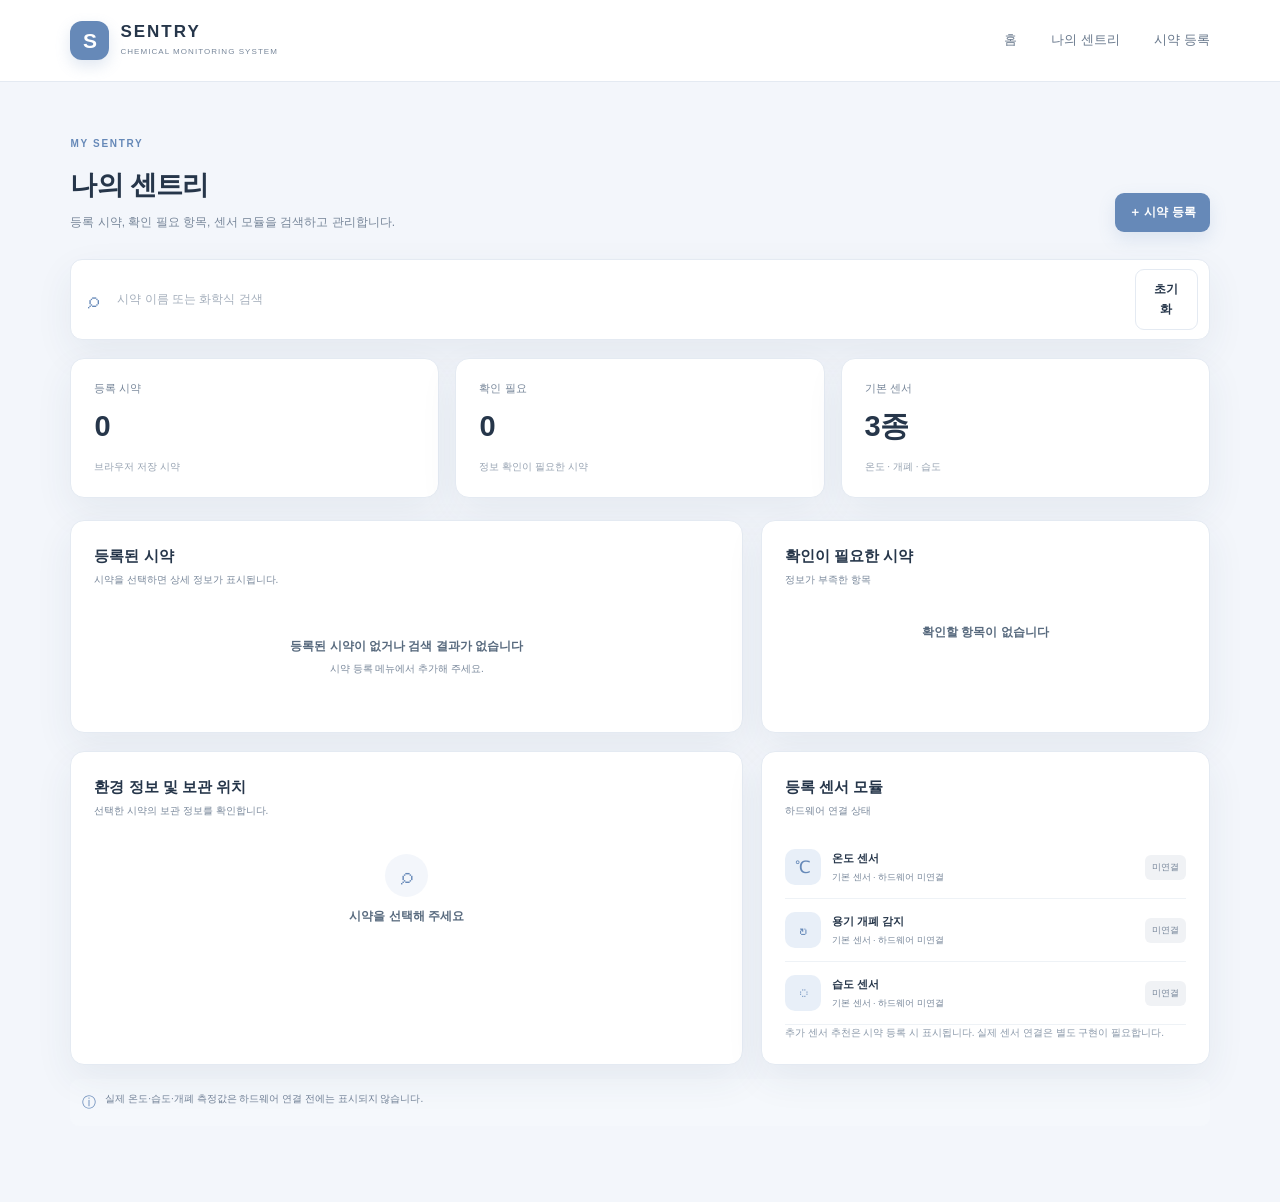
==== my-sentry.html @ b4608ffc "Add files via upload" ====
<!doctype html><html lang="ko"><head><meta charset="utf-8"><meta name="viewport" content="width=device-width, initial-scale=1"><title>나의 센트리 | SENTRY</title><link rel="stylesheet" href="styles.css"></head><body>
<header class="site-header"><a class="brand" href="index.html"><span class="brand-mark">S</span><span><strong>SENTRY</strong><small>CHEMICAL MONITORING SYSTEM</small></span></a><nav class="top-nav" id="topNav"><a href="index.html">홈</a><a href="my-sentry.html">나의 센트리</a><a href="index.html#register">시약 등록</a></nav><button class="mobile-menu" id="mobileMenu">☰</button></header>
<main><section class="section dashboard-section" style="padding-top:54px"><div class="section-heading"><div><p class="eyebrow">MY SENTRY</p><h2>나의 센트리</h2><p class="muted">등록 시약, 확인 필요 항목, 센서 모듈을 검색하고 관리합니다.</p></div><a class="button primary small" href="index.html#register">＋ 시약 등록</a></div>
<div class="search-row"><span>⌕</span><input id="searchReagents" placeholder="시약 이름 또는 화학식 검색"><button id="clearSearch" class="button secondary small">초기화</button></div>
<div class="stats-grid"><article class="stat-card"><span class="stat-label">등록 시약</span><strong id="totalReagents">0</strong><span class="stat-note">브라우저 저장 시약</span></article><article class="stat-card"><span class="stat-label">확인 필요</span><strong id="needsReview">0</strong><span class="stat-note">정보 확인이 필요한 시약</span></article><article class="stat-card"><span class="stat-label">기본 센서</span><strong>3종</strong><span class="stat-note">온도 · 개폐 · 습도</span></article></div>
<div class="dashboard-grid"><article class="panel"><div class="panel-heading"><div><h3>등록된 시약</h3><p class="muted">시약을 선택하면 상세 정보가 표시됩니다.</p></div></div><div id="reagentList"></div></article><article class="panel"><div class="panel-heading"><div><h3>확인이 필요한 시약</h3><p class="muted">정보가 부족한 항목</p></div></div><div id="reviewList"></div></article></div>
<div class="dashboard-grid" style="margin-top:18px"><article class="panel"><div class="panel-heading"><div><h3>환경 정보 및 보관 위치</h3><p class="muted">선택한 시약의 보관 정보를 확인합니다.</p></div></div><div id="environmentDetail" class="empty-state compact"><span>⌕</span><b>시약을 선택해 주세요</b></div></article><article class="panel"><div class="panel-heading"><div><h3>등록 센서 모듈</h3><p class="muted">하드웨어 연결 상태</p></div></div><div class="module-row"><span class="module-symbol">℃</span><div><b>온도 센서</b><small>기본 센서 · 하드웨어 미연결</small></div><span class="module-state">미연결</span></div><div class="module-row"><span class="module-symbol">↻</span><div><b>용기 개폐 감지</b><small>기본 센서 · 하드웨어 미연결</small></div><span class="module-state">미연결</span></div><div class="module-row"><span class="module-symbol">◌</span><div><b>습도 센서</b><small>기본 센서 · 하드웨어 미연결</small></div><span class="module-state">미연결</span></div><p class="form-footnote">추가 센서 추천은 시약 등록 시 표시됩니다. 실제 센서 연결은 별도 구현이 필요합니다.</p></article></div><div class="notice-box"><span>ⓘ</span><p>실제 온도·습도·개폐 측정값은 하드웨어 연결 전에는 표시되지 않습니다.</p></div></section></main><div class="toast" id="toast"></div><script src="my-sentry.js"></script></body></html>
---- styles.css ----
:root{--blue:#6689B8;--blue-dark:#496B99;--blue-soft:#E8EFF8;--bg:#F3F6FB;--text:#26364A;--muted:#78879A;--line:#E4EAF2;--white:#FFF;--warning:#B97732;--shadow:0 14px 38px rgba(41,66,101,.07);font-family:Inter,-apple-system,BlinkMacSystemFont,"Segoe UI","Noto Sans KR",sans-serif;color:var(--text);scroll-behavior:smooth}
*{box-sizing:border-box}body{margin:0;background:var(--bg);font-size:14px;line-height:1.6}a{color:inherit;text-decoration:none}button,input,select,textarea{font:inherit}button,a{-webkit-tap-highlight-color:transparent}.site-header{height:82px;padding:0 max(5.5vw,24px);display:flex;align-items:center;justify-content:space-between;background:rgba(255,255,255,.94);border-bottom:1px solid var(--line);position:sticky;top:0;z-index:20;backdrop-filter:blur(14px)}.brand{display:flex;align-items:center;gap:11px}.brand-mark{width:39px;height:39px;border-radius:12px;background:var(--blue);color:white;display:grid;place-items:center;font-weight:800;font-size:21px;box-shadow:0 6px 15px #6689B833}.brand strong{display:block;font-size:17px;letter-spacing:2px;line-height:1.2}.brand small{display:block;color:var(--muted);font-size:8px;letter-spacing:1.05px;margin-top:4px}.top-nav{display:flex;align-items:center;gap:34px;color:#68788C;font-size:13px}.top-nav a:hover{color:var(--blue-dark)}.mobile-menu{display:none;background:none;border:0;font-size:24px;color:var(--text)}
.hero{max-width:1320px;margin:auto;padding:78px 5.5vw 62px;display:grid;grid-template-columns:1.02fr .98fr;gap:40px;align-items:center;min-height:510px}.eyebrow{font-size:10px;letter-spacing:1.7px;font-weight:800;color:var(--blue);margin:0 0 12px}.hero h1{font-size:clamp(34px,4.2vw,54px);letter-spacing:-1.8px;line-height:1.23;margin:0;font-weight:750}.hero h1 span{color:var(--blue)}.hero-copy>p:not(.eyebrow){color:var(--muted);font-size:15px;line-height:1.9;max-width:475px;margin:22px 0 26px}.hero-actions{display:flex;gap:11px;flex-wrap:wrap}.button{border:0;display:inline-flex;align-items:center;justify-content:center;gap:13px;border-radius:9px;padding:13px 19px;font-weight:650;font-size:13px;cursor:pointer;transition:transform .2s,background .2s}.button:hover{transform:translateY(-2px)}.primary{background:var(--blue);color:white;box-shadow:0 7px 17px #6689B82B}.primary:hover{background:var(--blue-dark)}.secondary{background:white;border:1px solid var(--line);color:var(--text)}.small{padding:10px 14px;font-size:12px}.hero-dots{display:flex;gap:7px;margin-top:37px}.dot{height:5px;width:19px;border-radius:8px;background:#D5DFEB;border:0;padding:0;cursor:pointer;transition:all .3s}.dot.active{width:33px;background:var(--blue)}
.hero-visual{min-height:365px;display:grid;place-items:center;position:relative}.visual-orbit{position:absolute;border:1px solid #D9E4F1;border-radius:50%;transform:rotate(-18deg)}.orbit-one{width:360px;height:280px}.orbit-two{width:440px;height:330px}.main-visual-card{position:relative;width:min(330px,78%);background:white;border:1px solid #E7EDF5;border-radius:20px;padding:24px;box-shadow:0 22px 65px #334D7019;z-index:1}.visual-card-top,.visual-foot{display:flex;justify-content:space-between;align-items:center}.mini-icon{width:31px;height:31px;border-radius:9px;background:var(--blue-soft);display:grid;place-items:center;color:var(--blue);font-size:20px}.status-pill{font-size:8px;font-weight:800;letter-spacing:1px;color:#5F8C81;background:#EAF5F0;border-radius:20px;padding:5px 8px}.flask-wrap{height:140px;display:flex;align-items:center;flex-direction:column;justify-content:center;margin:10px auto 0}.flask-neck{height:38px;width:29px;border:3px solid #A6BCD5;border-bottom:0;border-radius:5px 5px 0 0;position:relative}.flask-body{width:108px;height:84px;border:3px solid #A6BCD5;border-radius:14px 14px 36px 36px;position:relative;overflow:hidden;background:#F8FBFE}.liquid{position:absolute;bottom:0;left:0;right:0;height:48%;background:#9AB6D8;opacity:.8;border-radius:18px 18px 0 0}.bubble{position:absolute;bottom:20px;width:6px;height:6px;border-radius:50%;background:#EAF2FB;z-index:1}.b1{left:35px}.b2{left:59px;bottom:33px;width:4px;height:4px}.b3{left:73px;bottom:13px;width:4px;height:4px}.main-visual-card h3{text-align:center;font-size:14px;margin:10px 0 4px}.main-visual-card>p{text-align:center;color:var(--muted);font-size:10px;margin:0}.visual-meter{height:5px;background:#EEF2F7;border-radius:9px;margin:20px 0 13px;overflow:hidden}.visual-meter span{display:block;width:72%;height:100%;background:var(--blue);border-radius:9px}.visual-foot{font-size:9px;color:#94A1B1}.float-card{position:absolute;z-index:2;background:white;border:1px solid var(--line);border-radius:12px;box-shadow:0 10px 30px #334D7014;padding:12px 14px;display:flex;gap:10px;align-items:center}.float-top{right:0;top:55px}.float-bottom{left:-4px;bottom:42px}.float-icon{width:34px;height:34px;border-radius:10px;background:var(--blue-soft);color:var(--blue);display:grid;place-items:center;font-weight:800;font-size:17px}.float-card b,.float-card small{display:block}.float-card b{font-size:11px}.float-card small{font-size:9px;color:var(--muted);margin-top:2px}.hero-arrow{position:absolute;z-index:4;width:34px;height:34px;border-radius:50%;border:1px solid var(--line);background:white;color:var(--blue-dark);font-size:23px;display:grid;place-items:center;cursor:pointer;box-shadow:0 5px 15px #334D7012}.hero-arrow.prev{left:0}.hero-arrow.next{right:0}
.trust-strip{background:white;border-top:1px solid var(--line);border-bottom:1px solid var(--line);display:flex;justify-content:center;gap:clamp(28px,8vw,120px);padding:23px 5vw}.trust-strip>div{display:flex;align-items:center;gap:12px}.strip-icon{width:38px;height:38px;border-radius:11px;background:var(--blue-soft);display:grid;place-items:center;color:var(--blue);font-size:19px}.trust-strip b,.trust-strip small{display:block}.trust-strip b{font-size:12px}.trust-strip small{font-size:10px;color:var(--muted);margin-top:2px}
.section{max-width:1320px;margin:auto;padding:76px 5.5vw}.section-heading{display:flex;align-items:flex-end;justify-content:space-between;gap:18px;margin-bottom:27px}.section-heading h2{font-size:27px;letter-spacing:-.7px;margin:0 0 6px}.muted{color:var(--muted);font-size:12px;margin:0}.stats-grid{display:grid;grid-template-columns:repeat(3,1fr);gap:16px;margin-bottom:22px}.stat-card,.panel,.sensor-card{background:white;border:1px solid var(--line);border-radius:14px;box-shadow:var(--shadow)}.stat-card{padding:21px 23px}.stat-label{display:block;color:var(--muted);font-size:11px}.stat-card strong{display:block;font-size:29px;letter-spacing:-1px;margin:6px 0 4px}.stat-note{font-size:10px;color:#96A2B1}.dashboard-grid{display:grid;grid-template-columns:1.2fr .8fr;gap:18px}.panel{padding:23px}.panel-heading{display:flex;justify-content:space-between;align-items:flex-start;margin-bottom:17px}.panel-heading h3,.form-section-title h3,.analysis-heading h3{margin:0;font-size:15px}.panel-heading .muted{font-size:10px;margin-top:4px}.panel-icon{width:32px;height:32px;border-radius:9px;background:var(--blue-soft);color:var(--blue);display:grid;place-items:center}.panel-icon.warning{background:#FBF1E6;color:var(--warning)}.empty-state{text-align:center;padding:32px 10px;color:var(--muted)}.empty-state>span{display:grid;place-items:center;width:43px;height:43px;margin:0 auto 10px;background:var(--bg);color:var(--blue);border-radius:50%;font-size:23px}.empty-state b{display:block;font-size:12px;color:#586A7E}.empty-state p{font-size:10px;margin:5px 0 0}.empty-state.compact{padding:18px 8px}.reagent-item{padding:13px 0;border-top:1px solid #EEF2F6;display:flex;justify-content:space-between;gap:10px;align-items:center}.reagent-item:first-child{border-top:0}.reagent-item b{font-size:12px;display:block}.reagent-item small{display:block;color:var(--muted);font-size:10px;margin-top:3px}.reagent-badge{background:var(--blue-soft);color:var(--blue-dark);border-radius:7px;padding:5px 8px;font-size:10px;white-space:nowrap}.review-item{display:flex;gap:10px;border-bottom:1px solid #EEF2F6;padding:12px 0}.review-item:last-child{border-bottom:0}.review-dot{width:7px;height:7px;border-radius:50%;background:#D79B56;margin-top:7px;flex-shrink:0}.review-item b{font-size:11px;display:block}.review-item p{font-size:10px;color:var(--muted);margin:3px 0 0}.notice-box{display:flex;gap:9px;background:#F5F8FC;border-radius:9px;padding:12px;margin-top:14px;color:#718196}.notice-box span{color:var(--blue)}.notice-box p{font-size:10px;margin:0}
.register-section{padding-top:32px}.register-layout{display:grid;grid-template-columns:1fr .82fr;gap:18px;align-items:start}.form-panel{display:flex;flex-direction:column;gap:15px}.form-section-title{display:flex;align-items:center;gap:12px;padding-bottom:13px;border-bottom:1px solid var(--line);margin-bottom:2px}.form-section-title>span{background:var(--blue-soft);color:var(--blue-dark);font-size:11px;font-weight:800;border-radius:8px;padding:8px 10px}.form-section-title p{font-size:10px;color:var(--muted);margin:3px 0 0}label{font-size:11px;font-weight:650;color:#56677C;display:flex;flex-direction:column;gap:7px}.required{color:#C16C55}input,select,textarea{width:100%;border:1px solid #DFE6EF;background:#FBFCFE;border-radius:8px;padding:11px 12px;color:var(--text);outline:none;font-size:12px;transition:border .2s,box-shadow .2s}input:focus,select:focus,textarea:focus{border-color:#91A9CA;box-shadow:0 0 0 3px #6689B81A}input::placeholder,textarea::placeholder{color:#A5AFBC;font-weight:400}.form-row{display:grid;grid-template-columns:.75fr 1.25fr;gap:12px}textarea{resize:vertical}.submit-button{width:100%;margin-top:2px}.form-footnote{font-size:10px;color:#8A98A9;margin:0}.analysis-panel{position:sticky;top:102px;min-height:370px}.analysis-heading{display:flex;gap:12px;align-items:center;border-bottom:1px solid var(--line);padding-bottom:16px}.analysis-symbol{width:38px;height:38px;border-radius:11px;background:var(--blue-soft);display:grid;place-items:center;color:var(--blue);font-size:20px}.analysis-heading .eyebrow{font-size:8px;margin-bottom:2px}.analysis-placeholder{text-align:center;padding:37px 15px;color:var(--muted)}.placeholder-symbol{font-size:33px;color:#9EB4D0;margin-bottom:8px}.analysis-placeholder b{display:block;color:#52657B;font-size:12px}.analysis-placeholder p{font-size:10px;max-width:250px;margin:7px auto 0}.analysis-result{padding-top:18px}.analysis-result h4{font-size:12px;margin:0 0 8px}.analysis-result p,.analysis-result li{font-size:11px;color:#6E7E91}.analysis-result ul{padding-left:18px;margin:7px 0}.result-warning{background:#FBF5EC;border-radius:9px;padding:11px 12px;font-size:10px;color:#986A37;margin-top:12px}.recommendation-chip{display:inline-flex;margin:4px 4px 0 0;background:var(--blue-soft);color:var(--blue-dark);padding:5px 8px;border-radius:6px;font-size:10px}
.sensor-section{padding-top:34px}.sensor-grid{display:grid;grid-template-columns:repeat(3,1fr);gap:15px}.sensor-card{padding:21px;box-shadow:none}.sensor-card-top{display:flex;justify-content:space-between;align-items:center;margin-bottom:18px}.sensor-symbol{width:41px;height:41px;background:var(--blue-soft);color:var(--blue);border-radius:12px;display:grid;place-items:center;font-size:21px;font-weight:700}.tag{font-size:9px;border-radius:6px;padding:5px 7px}.fixed-tag{background:#EAF3EF;color:#578575}.optional-tag{background:#F0F2F7;color:#78879A}.sensor-card h3{font-size:14px;margin:0 0 8px}.sensor-card p{font-size:11px;color:var(--muted);min-height:55px;margin:0;line-height:1.8}.sensor-line{height:3px;background:#EEF2F7;border-radius:4px;margin-top:19px}.sensor-line span{display:block;width:44%;height:100%;background:#9DB4D1;border-radius:4px}.optional .sensor-line span{width:28%;background:#C0CAD8}.food-extension{display:flex;align-items:center;gap:17px;padding:22px 24px;margin-top:18px;background:#EAF0F7;border:1px solid #DFE7F1;border-radius:14px}.food-icon{width:46px;height:46px;flex-shrink:0;background:white;color:var(--blue);border-radius:13px;display:grid;place-items:center;font-size:22px}.food-extension .eyebrow{font-size:8px;margin-bottom:4px}.food-extension h3{font-size:14px;margin:0 0 5px}.food-extension p:not(.eyebrow){font-size:11px;color:#718196;margin:0}.extension-tag{margin-left:auto;white-space:nowrap;background:white;color:var(--blue-dark);font-size:9px;padding:7px 9px;border-radius:7px}
.site-footer{border-top:1px solid var(--line);background:white;padding:28px 5.5vw;display:flex;align-items:center;gap:22px;flex-wrap:wrap}.footer-brand .brand-mark{width:32px;height:32px;font-size:17px}.footer-brand strong{font-size:14px}.footer-brand small{font-size:7px}.site-footer>p{font-size:10px;color:var(--muted);margin:0}.footer-disclaimer{margin-left:auto!important;max-width:390px}.toast{position:fixed;bottom:22px;left:50%;transform:translate(-50%,20px);opacity:0;pointer-events:none;background:#26364A;color:white;padding:12px 17px;border-radius:10px;font-size:12px;box-shadow:var(--shadow);transition:.25s;z-index:50;max-width:calc(100vw - 30px)}.toast.show{opacity:1;transform:translate(-50%,0)}
@media(max-width:900px){.hero{padding-top:55px;gap:18px}.hero-visual{transform:scale(.94)}.dashboard-grid,.register-layout{grid-template-columns:1fr}.analysis-panel{position:static}.sensor-grid{grid-template-columns:repeat(2,1fr)}.top-nav{gap:19px}.float-top{right:-4px}.float-bottom{left:0}}
@media(max-width:620px){.site-header{height:68px;padding:0 19px}.brand-mark{width:35px;height:35px}.brand strong{font-size:15px}.brand small{font-size:7px}.mobile-menu{display:block}.top-nav{display:none;position:absolute;top:67px;left:0;right:0;background:white;border-bottom:1px solid var(--line);padding:17px 22px;flex-direction:column;align-items:flex-start;gap:15px}.top-nav.open{display:flex}.hero{grid-template-columns:1fr;padding:46px 22px 39px;gap:10px}.hero h1{font-size:36px}.hero-copy>p:not(.eyebrow){font-size:13px;margin:16px 0 21px}.hero-visual{min-height:325px;transform:none;margin:0 -7px}.orbit-one{width:300px;height:240px}.orbit-two{width:350px;height:280px}.main-visual-card{width:270px;padding:19px}.float-top{right:0;top:34px}.float-bottom{left:0;bottom:22px}.float-card{padding:9px}.float-icon{width:29px;height:29px}.hero-arrow.prev{left:2px}.hero-arrow.next{right:2px}.trust-strip{padding:17px 20px;gap:14px;justify-content:space-between}.trust-strip>div{gap:7px;flex:1}.strip-icon{width:30px;height:30px;font-size:15px;flex-shrink:0}.trust-strip b{font-size:10px}.trust-strip small{font-size:8px}.section{padding:52px 20px}.section-heading{align-items:flex-start}.section-heading h2{font-size:23px}.section-heading .button{white-space:nowrap}.stats-grid{gap:8px}.stat-card{padding:15px 12px}.stat-card strong{font-size:25px}.stat-label{font-size:10px}.stat-note{font-size:9px}.panel{padding:18px}.form-row{grid-template-columns:1fr}.sensor-grid{grid-template-columns:1fr}.sensor-card p{min-height:0}.food-extension{align-items:flex-start;padding:17px;gap:12px}.extension-tag{display:none}.site-footer{padding:25px 20px;gap:13px}.footer-disclaimer{margin-left:0!important}.dashboard-section{padding-bottom:42px}.register-section,.sensor-section{padding-top:18px}}
@media(prefers-reduced-motion:reduce){*,*::before,*::after{scroll-behavior:auto!important;transition:none!important;animation:none!important}}
/* Refinements: smooth transitions and integrated product visual */
.hero-copy{animation:heroFadeIn 1.2s ease both}
.hero-product-image{position:absolute;inset:-20px -35px -18px -5px;display:flex;align-items:center;justify-content:center;overflow:hidden;border-radius:24px;mask-image:linear-gradient(to right,transparent 0%,black 13%,black 94%,transparent 100%);-webkit-mask-image:linear-gradient(to right,transparent 0%,black 13%,black 94%,transparent 100%)}
.hero-product-image img{width:100%;height:100%;object-fit:cover;object-position:66% center;filter:saturate(.84);mix-blend-mode:multiply}
.hero-visual:after{content:"";position:absolute;inset:0;background:linear-gradient(90deg,var(--bg) 0%,rgba(243,246,251,.12) 28%,transparent 65%);pointer-events:none;z-index:1}
.hero-visual .float-card,.hero-visual .hero-arrow{z-index:4}.visual-orbit{z-index:0}
@keyframes heroFadeIn{from{opacity:0;transform:translateY(8px)}to{opacity:1;transform:translateY(0)}}
.hero-copy.slide-transition{animation:none;opacity:0;transform:translateY(7px)}.hero-copy.slide-transition.show{animation:heroFadeIn 1.2s ease both}
.search-row{display:flex;align-items:center;gap:10px;background:#fff;border:1px solid var(--line);border-radius:12px;padding:9px 11px;margin-bottom:18px;color:var(--blue);box-shadow:var(--shadow)}.search-row input{border:0;background:transparent;box-shadow:none!important;padding:8px}.search-row>span{font-size:22px;padding-left:6px}.reagent-select{font:inherit;color:var(--text);padding:13px 0}.reagent-select:hover{background:#F8FAFD!important}.module-row{display:flex;align-items:center;gap:11px;padding:13px 0;border-bottom:1px solid #EEF2F6}.module-row:last-child{border-bottom:0}.module-symbol{width:36px;height:36px;border-radius:10px;background:var(--blue-soft);color:var(--blue);display:grid;place-items:center;font-size:17px;flex-shrink:0}.module-row b,.module-row small{display:block}.module-row b{font-size:11px}.module-row small{font-size:9px;color:var(--muted);margin-top:3px}.module-state{margin-left:auto;font-size:9px;background:#F0F2F5;color:#77869A;border-radius:6px;padding:5px 7px;white-space:nowrap}.detail-grid-inner{display:grid;grid-template-columns:1fr 1fr;gap:14px}.detail-grid-inner>div{padding:12px;background:#F7F9FC;border-radius:9px;min-width:0}.detail-grid-inner small,.detail-grid-inner b{display:block}.detail-grid-inner small{font-size:9px;color:var(--muted);margin-bottom:5px}.detail-grid-inner b{font-size:11px;overflow-wrap:anywhere}.detail-info h3{font-size:15px;margin:0 0 16px}.detail-info .notice-box{margin-top:13px}
@media(max-width:620px){.hero-product-image{inset:0 -14px 0 -14px}.hero-product-image img{object-position:64% center}.hero-visual:after{background:linear-gradient(180deg,var(--bg) 0%,rgba(243,246,251,.08) 25%,transparent 60%)}}
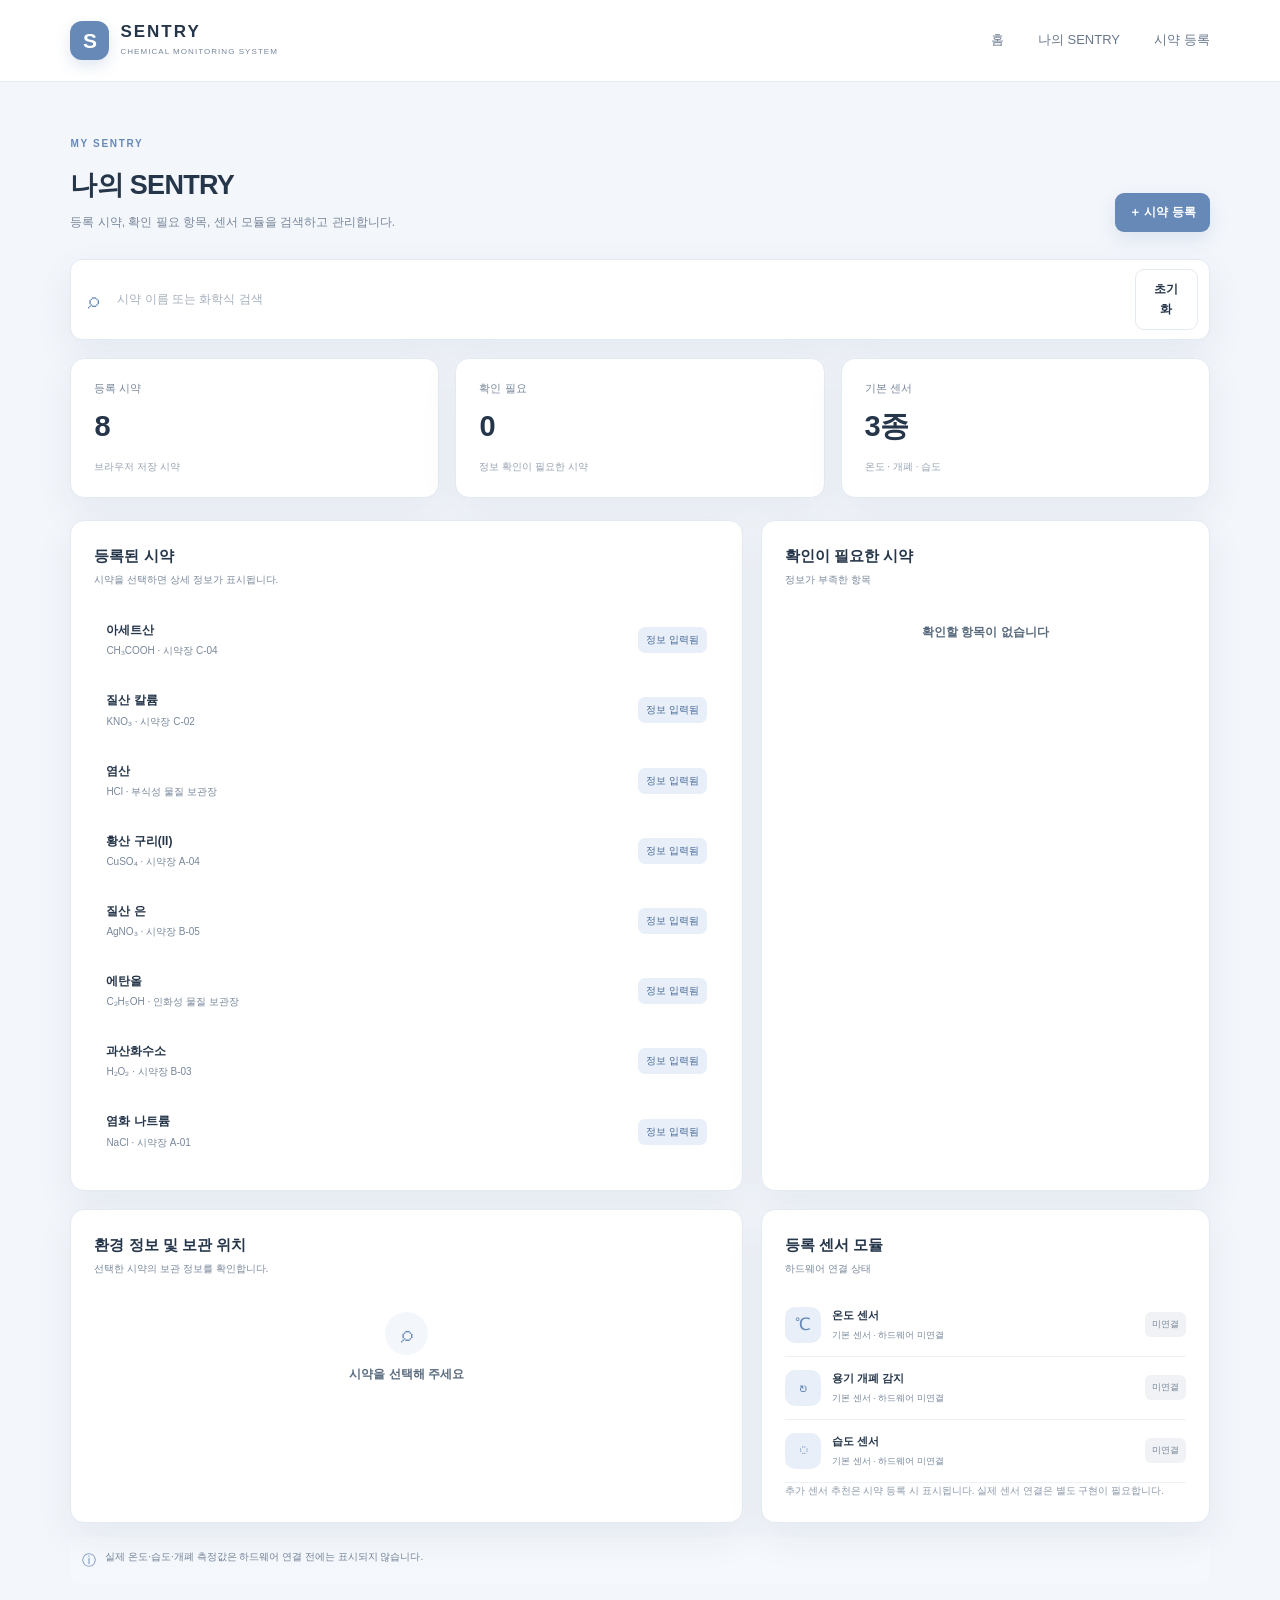
==== commit c3e76e95: "Add files via upload" ====
--- a/my-sentry.html
+++ b/my-sentry.html
@@ -1,6 +1,6 @@
-<!doctype html><html lang="ko"><head><meta charset="utf-8"><meta name="viewport" content="width=device-width, initial-scale=1"><title>나의 센트리 | SENTRY</title><link rel="stylesheet" href="styles.css"></head><body>
-<header class="site-header"><a class="brand" href="index.html"><span class="brand-mark">S</span><span><strong>SENTRY</strong><small>CHEMICAL MONITORING SYSTEM</small></span></a><nav class="top-nav" id="topNav"><a href="index.html">홈</a><a href="my-sentry.html">나의 센트리</a><a href="index.html#register">시약 등록</a></nav><button class="mobile-menu" id="mobileMenu">☰</button></header>
-<main><section class="section dashboard-section" style="padding-top:54px"><div class="section-heading"><div><p class="eyebrow">MY SENTRY</p><h2>나의 센트리</h2><p class="muted">등록 시약, 확인 필요 항목, 센서 모듈을 검색하고 관리합니다.</p></div><a class="button primary small" href="index.html#register">＋ 시약 등록</a></div>
+<!doctype html><html lang="ko"><head><meta charset="utf-8"><meta name="viewport" content="width=device-width, initial-scale=1"><title>나의 SENTRY | SENTRY</title><link rel="stylesheet" href="styles.css"></head><body>
+<header class="site-header"><a class="brand" href="index.html"><span class="brand-mark">S</span><span><strong>SENTRY</strong><small>CHEMICAL MONITORING SYSTEM</small></span></a><nav class="top-nav" id="topNav"><a href="index.html">홈</a><a href="my-sentry.html">나의 SENTRY</a><a href="index.html#register">시약 등록</a></nav><button class="mobile-menu" id="mobileMenu">☰</button></header>
+<main><section class="section dashboard-section" style="padding-top:54px"><div class="section-heading"><div><p class="eyebrow">MY SENTRY</p><h2>나의 SENTRY</h2><p class="muted">등록 시약, 확인 필요 항목, 센서 모듈을 검색하고 관리합니다.</p></div><a class="button primary small" href="index.html#register">＋ 시약 등록</a></div>
 <div class="search-row"><span>⌕</span><input id="searchReagents" placeholder="시약 이름 또는 화학식 검색"><button id="clearSearch" class="button secondary small">초기화</button></div>
 <div class="stats-grid"><article class="stat-card"><span class="stat-label">등록 시약</span><strong id="totalReagents">0</strong><span class="stat-note">브라우저 저장 시약</span></article><article class="stat-card"><span class="stat-label">확인 필요</span><strong id="needsReview">0</strong><span class="stat-note">정보 확인이 필요한 시약</span></article><article class="stat-card"><span class="stat-label">기본 센서</span><strong>3종</strong><span class="stat-note">온도 · 개폐 · 습도</span></article></div>
 <div class="dashboard-grid"><article class="panel"><div class="panel-heading"><div><h3>등록된 시약</h3><p class="muted">시약을 선택하면 상세 정보가 표시됩니다.</p></div></div><div id="reagentList"></div></article><article class="panel"><div class="panel-heading"><div><h3>확인이 필요한 시약</h3><p class="muted">정보가 부족한 항목</p></div></div><div id="reviewList"></div></article></div>
--- a/styles.css
+++ b/styles.css
@@ -20,3 +20,16 @@
 .hero-copy.slide-transition{animation:none;opacity:0;transform:translateY(7px)}.hero-copy.slide-transition.show{animation:heroFadeIn 1.2s ease both}
 .search-row{display:flex;align-items:center;gap:10px;background:#fff;border:1px solid var(--line);border-radius:12px;padding:9px 11px;margin-bottom:18px;color:var(--blue);box-shadow:var(--shadow)}.search-row input{border:0;background:transparent;box-shadow:none!important;padding:8px}.search-row>span{font-size:22px;padding-left:6px}.reagent-select{font:inherit;color:var(--text);padding:13px 0}.reagent-select:hover{background:#F8FAFD!important}.module-row{display:flex;align-items:center;gap:11px;padding:13px 0;border-bottom:1px solid #EEF2F6}.module-row:last-child{border-bottom:0}.module-symbol{width:36px;height:36px;border-radius:10px;background:var(--blue-soft);color:var(--blue);display:grid;place-items:center;font-size:17px;flex-shrink:0}.module-row b,.module-row small{display:block}.module-row b{font-size:11px}.module-row small{font-size:9px;color:var(--muted);margin-top:3px}.module-state{margin-left:auto;font-size:9px;background:#F0F2F5;color:#77869A;border-radius:6px;padding:5px 7px;white-space:nowrap}.detail-grid-inner{display:grid;grid-template-columns:1fr 1fr;gap:14px}.detail-grid-inner>div{padding:12px;background:#F7F9FC;border-radius:9px;min-width:0}.detail-grid-inner small,.detail-grid-inner b{display:block}.detail-grid-inner small{font-size:9px;color:var(--muted);margin-bottom:5px}.detail-grid-inner b{font-size:11px;overflow-wrap:anywhere}.detail-info h3{font-size:15px;margin:0 0 16px}.detail-info .notice-box{margin-top:13px}
 @media(max-width:620px){.hero-product-image{inset:0 -14px 0 -14px}.hero-product-image img{object-position:64% center}.hero-visual:after{background:linear-gradient(180deg,var(--bg) 0%,rgba(243,246,251,.08) 25%,transparent 60%)}}
+
+/* SENTRY navigation and focused home layout */
+.hero-product-image img{display:block;object-fit:contain;object-position:center;width:100%;height:100%;mix-blend-mode:multiply}
+.hero-visual{isolation:isolate}
+.reagent-select{font:inherit;padding:16px 12px;border-bottom:1px solid var(--line);border-radius:0}
+.reagent-select:hover{background:#F3F6FB!important}
+.detail-info{padding:18px 4px}
+.detail-grid-inner{display:grid;grid-template-columns:repeat(2,minmax(0,1fr));gap:14px;margin:16px 0}
+.detail-grid-inner>div{padding:13px;background:#F5F7FB;border-radius:10px}
+.detail-grid-inner small,.detail-grid-inner b{display:block}
+.detail-grid-inner small{font-size:11px;color:var(--muted);margin-bottom:5px}
+.detail-grid-inner b{font-size:13px;overflow-wrap:anywhere}
+@media(max-width:640px){.detail-grid-inner{grid-template-columns:1fr}}
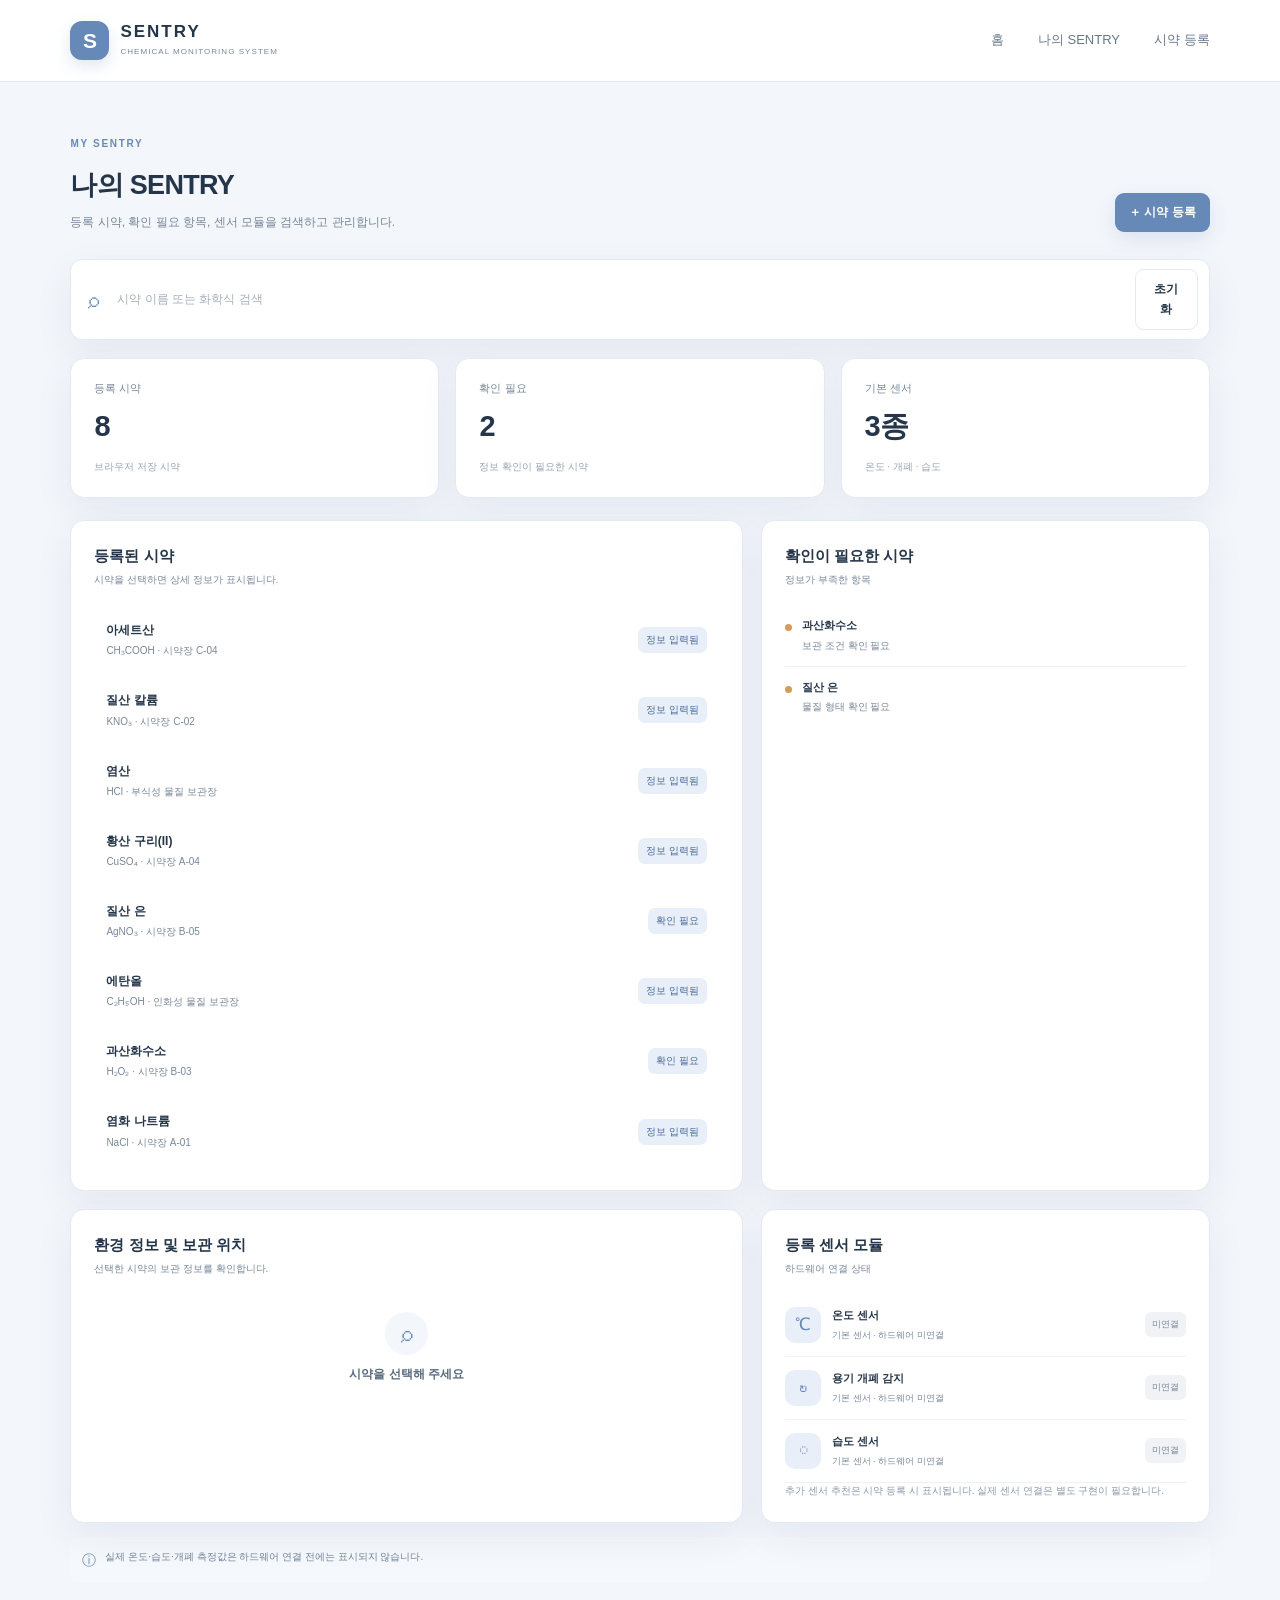
==== commit 65ac623e: "Add files via upload" ====
--- a/my-sentry.html
+++ b/my-sentry.html
@@ -1,6 +1,6 @@
 <!doctype html><html lang="ko"><head><meta charset="utf-8"><meta name="viewport" content="width=device-width, initial-scale=1"><title>나의 SENTRY | SENTRY</title><link rel="stylesheet" href="styles.css"></head><body>
-<header class="site-header"><a class="brand" href="index.html"><span class="brand-mark">S</span><span><strong>SENTRY</strong><small>CHEMICAL MONITORING SYSTEM</small></span></a><nav class="top-nav" id="topNav"><a href="index.html">홈</a><a href="my-sentry.html">나의 SENTRY</a><a href="index.html#register">시약 등록</a></nav><button class="mobile-menu" id="mobileMenu">☰</button></header>
-<main><section class="section dashboard-section" style="padding-top:54px"><div class="section-heading"><div><p class="eyebrow">MY SENTRY</p><h2>나의 SENTRY</h2><p class="muted">등록 시약, 확인 필요 항목, 센서 모듈을 검색하고 관리합니다.</p></div><a class="button primary small" href="index.html#register">＋ 시약 등록</a></div>
+<header class="site-header"><a class="brand" href="index.html"><span class="brand-mark">S</span><span><strong>SENTRY</strong><small>CHEMICAL MONITORING SYSTEM</small></span></a><nav class="top-nav" id="topNav"><a href="index.html">홈</a><a href="my-sentry.html">나의 SENTRY</a><a href="register.html">시약 등록</a></nav><button class="mobile-menu" id="mobileMenu">☰</button></header>
+<main><section class="section dashboard-section" style="padding-top:54px"><div class="section-heading"><div><p class="eyebrow">MY SENTRY</p><h2>나의 SENTRY</h2><p class="muted">등록 시약, 확인 필요 항목, 센서 모듈을 검색하고 관리합니다.</p></div><a class="button primary small" href="register.html">＋ 시약 등록</a></div>
 <div class="search-row"><span>⌕</span><input id="searchReagents" placeholder="시약 이름 또는 화학식 검색"><button id="clearSearch" class="button secondary small">초기화</button></div>
 <div class="stats-grid"><article class="stat-card"><span class="stat-label">등록 시약</span><strong id="totalReagents">0</strong><span class="stat-note">브라우저 저장 시약</span></article><article class="stat-card"><span class="stat-label">확인 필요</span><strong id="needsReview">0</strong><span class="stat-note">정보 확인이 필요한 시약</span></article><article class="stat-card"><span class="stat-label">기본 센서</span><strong>3종</strong><span class="stat-note">온도 · 개폐 · 습도</span></article></div>
 <div class="dashboard-grid"><article class="panel"><div class="panel-heading"><div><h3>등록된 시약</h3><p class="muted">시약을 선택하면 상세 정보가 표시됩니다.</p></div></div><div id="reagentList"></div></article><article class="panel"><div class="panel-heading"><div><h3>확인이 필요한 시약</h3><p class="muted">정보가 부족한 항목</p></div></div><div id="reviewList"></div></article></div>
--- a/styles.css
+++ b/styles.css
@@ -33,3 +33,6 @@
 .detail-grid-inner small{font-size:11px;color:var(--muted);margin-bottom:5px}
 .detail-grid-inner b{font-size:13px;overflow-wrap:anywhere}
 @media(max-width:640px){.detail-grid-inner{grid-template-columns:1fr}}
+
+/* SENTRY dashboard simulated sensor details */
+.simulated-label{font-size:11px;color:#6689B8;background:#E8EFF8;padding:7px 10px;border-radius:8px;margin:8px 0 14px}.detail-subtitle{margin:18px 0 8px;font-size:13px}.optional-detail-list{display:grid;gap:8px}.optional-detail{display:grid;grid-template-columns:1fr auto;gap:2px 10px;padding:11px;border:1px solid var(--line);border-radius:10px;background:#fbfcfe}.optional-detail span{font-size:11px;color:var(--blue-dark)}.optional-detail small{grid-column:1/-1;color:var(--muted)}
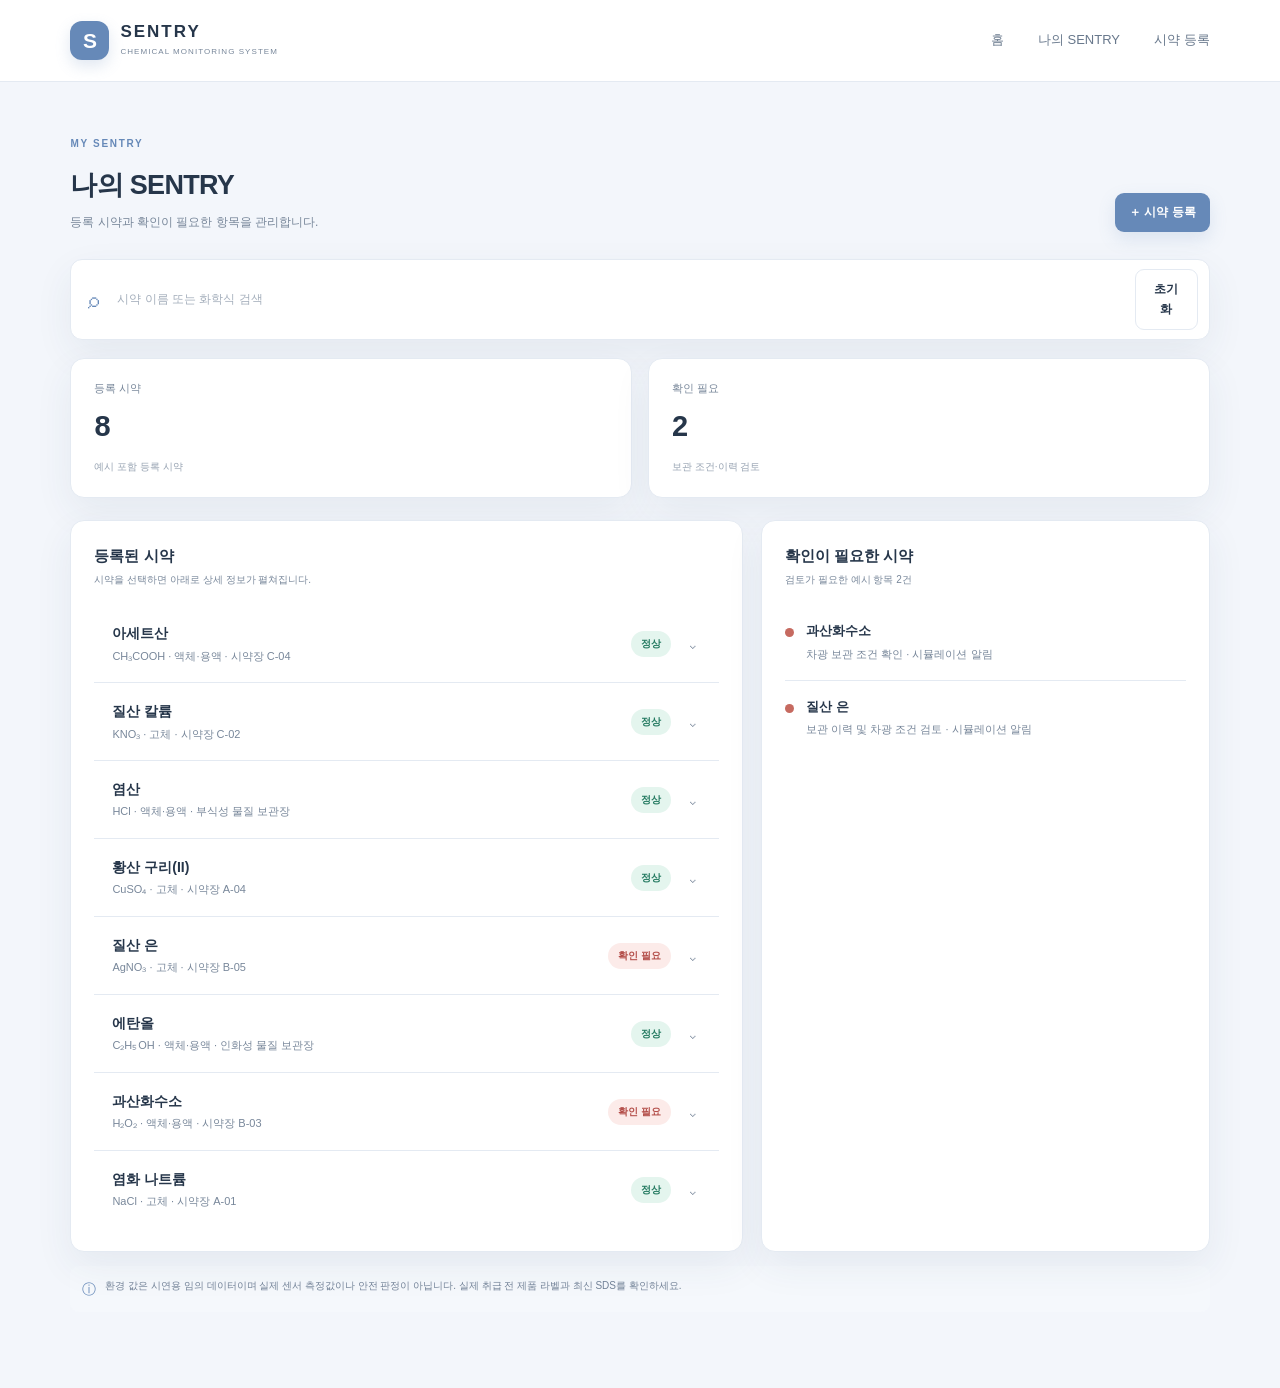
==== commit 87728499: "Add files via upload" ====
--- a/my-sentry.html
+++ b/my-sentry.html
@@ -1,7 +1,7 @@
 <!doctype html><html lang="ko"><head><meta charset="utf-8"><meta name="viewport" content="width=device-width, initial-scale=1"><title>나의 SENTRY | SENTRY</title><link rel="stylesheet" href="styles.css"></head><body>
-<header class="site-header"><a class="brand" href="index.html"><span class="brand-mark">S</span><span><strong>SENTRY</strong><small>CHEMICAL MONITORING SYSTEM</small></span></a><nav class="top-nav" id="topNav"><a href="index.html">홈</a><a href="my-sentry.html">나의 SENTRY</a><a href="register.html">시약 등록</a></nav><button class="mobile-menu" id="mobileMenu">☰</button></header>
-<main><section class="section dashboard-section" style="padding-top:54px"><div class="section-heading"><div><p class="eyebrow">MY SENTRY</p><h2>나의 SENTRY</h2><p class="muted">등록 시약, 확인 필요 항목, 센서 모듈을 검색하고 관리합니다.</p></div><a class="button primary small" href="register.html">＋ 시약 등록</a></div>
+<header class="site-header"><a class="brand" href="index.html"><span class="brand-mark">S</span><span><strong>SENTRY</strong><small>CHEMICAL MONITORING SYSTEM</small></span></a><nav class="top-nav" id="topNav"><a href="index.html">홈</a><a href="my-sentry.html">나의 SENTRY</a><a href="register.html">시약 등록</a></nav><button class="mobile-menu" id="mobileMenu" aria-label="메뉴 열기">☰</button></header>
+<main><section class="section dashboard-section" style="padding-top:54px"><div class="section-heading"><div><p class="eyebrow">MY SENTRY</p><h2>나의 SENTRY</h2><p class="muted">등록 시약과 확인이 필요한 항목을 관리합니다.</p></div><a class="button primary small" href="register.html">＋ 시약 등록</a></div>
 <div class="search-row"><span>⌕</span><input id="searchReagents" placeholder="시약 이름 또는 화학식 검색"><button id="clearSearch" class="button secondary small">초기화</button></div>
-<div class="stats-grid"><article class="stat-card"><span class="stat-label">등록 시약</span><strong id="totalReagents">0</strong><span class="stat-note">브라우저 저장 시약</span></article><article class="stat-card"><span class="stat-label">확인 필요</span><strong id="needsReview">0</strong><span class="stat-note">정보 확인이 필요한 시약</span></article><article class="stat-card"><span class="stat-label">기본 센서</span><strong>3종</strong><span class="stat-note">온도 · 개폐 · 습도</span></article></div>
-<div class="dashboard-grid"><article class="panel"><div class="panel-heading"><div><h3>등록된 시약</h3><p class="muted">시약을 선택하면 상세 정보가 표시됩니다.</p></div></div><div id="reagentList"></div></article><article class="panel"><div class="panel-heading"><div><h3>확인이 필요한 시약</h3><p class="muted">정보가 부족한 항목</p></div></div><div id="reviewList"></div></article></div>
-<div class="dashboard-grid" style="margin-top:18px"><article class="panel"><div class="panel-heading"><div><h3>환경 정보 및 보관 위치</h3><p class="muted">선택한 시약의 보관 정보를 확인합니다.</p></div></div><div id="environmentDetail" class="empty-state compact"><span>⌕</span><b>시약을 선택해 주세요</b></div></article><article class="panel"><div class="panel-heading"><div><h3>등록 센서 모듈</h3><p class="muted">하드웨어 연결 상태</p></div></div><div class="module-row"><span class="module-symbol">℃</span><div><b>온도 센서</b><small>기본 센서 · 하드웨어 미연결</small></div><span class="module-state">미연결</span></div><div class="module-row"><span class="module-symbol">↻</span><div><b>용기 개폐 감지</b><small>기본 센서 · 하드웨어 미연결</small></div><span class="module-state">미연결</span></div><div class="module-row"><span class="module-symbol">◌</span><div><b>습도 센서</b><small>기본 센서 · 하드웨어 미연결</small></div><span class="module-state">미연결</span></div><p class="form-footnote">추가 센서 추천은 시약 등록 시 표시됩니다. 실제 센서 연결은 별도 구현이 필요합니다.</p></article></div><div class="notice-box"><span>ⓘ</span><p>실제 온도·습도·개폐 측정값은 하드웨어 연결 전에는 표시되지 않습니다.</p></div></section></main><div class="toast" id="toast"></div><script src="my-sentry.js"></script></body></html>+<div class="stats-grid stats-two"><article class="stat-card"><span class="stat-label">등록 시약</span><strong id="totalReagents">8</strong><span class="stat-note">예시 포함 등록 시약</span></article><article class="stat-card"><span class="stat-label">확인 필요</span><strong id="needsReview">2</strong><span class="stat-note">보관 조건·이력 검토</span></article></div>
+<div class="dashboard-grid"><article class="panel"><div class="panel-heading"><div><h3>등록된 시약</h3><p class="muted">시약을 선택하면 아래로 상세 정보가 펼쳐집니다.</p></div></div><div id="reagentList"></div></article><article class="panel"><div class="panel-heading"><div><h3>확인이 필요한 시약</h3><p class="muted">검토가 필요한 예시 항목 2건</p></div></div><div id="reviewList"></div></article></div>
+<div class="notice-box"><span>ⓘ</span><p>환경 값은 시연용 임의 데이터이며 실제 센서 측정값이나 안전 판정이 아닙니다. 실제 취급 전 제품 라벨과 최신 SDS를 확인하세요.</p></div></section></main><div class="toast" id="toast"></div><script src="my-sentry.js"></script></body></html>
--- a/styles.css
+++ b/styles.css
@@ -36,3 +36,26 @@
 
 /* SENTRY dashboard simulated sensor details */
 .simulated-label{font-size:11px;color:#6689B8;background:#E8EFF8;padding:7px 10px;border-radius:8px;margin:8px 0 14px}.detail-subtitle{margin:18px 0 8px;font-size:13px}.optional-detail-list{display:grid;gap:8px}.optional-detail{display:grid;grid-template-columns:1fr auto;gap:2px 10px;padding:11px;border:1px solid var(--line);border-radius:10px;background:#fbfcfe}.optional-detail span{font-size:11px;color:var(--blue-dark)}.optional-detail small{grid-column:1/-1;color:var(--muted)}
+
+/* SENTRY dashboard details and sensor guide refinements */
+.sensor-guide{padding-top:46px;padding-bottom:56px;border-top:1px solid var(--line);background:#fff}
+.sensor-guide-grid{display:grid;grid-template-columns:repeat(4,minmax(0,1fr));gap:14px}
+.guide-card{background:#fff;border:1px solid var(--line);border-radius:15px;padding:22px;box-shadow:var(--shadow)}
+.guide-icon{display:grid;place-items:center;width:40px;height:40px;border-radius:12px;background:var(--blue-soft);color:var(--blue-dark);font-size:21px;margin-bottom:13px}
+.guide-card h3{margin:0 0 8px;font-size:15px}.guide-card p{color:var(--muted);font-size:12px;line-height:1.8;min-height:66px;margin:0 0 12px}.guide-card small{font-size:10px;color:var(--blue-dark)}
+.stats-two{grid-template-columns:repeat(2,minmax(0,1fr))}
+.reagent-wrap{border-bottom:1px solid var(--line)}.reagent-wrap:last-child{border-bottom:0}
+.reagent-item{display:flex;align-items:center;gap:12px;padding:17px 18px;background:white;border:0;cursor:pointer;color:var(--text);transition:background .2s}
+.reagent-item:hover,.reagent-item.selected{background:#F4F7FC}.reagent-item>div{flex:1;min-width:0}.reagent-item b{display:block;font-size:14px}.reagent-item small{display:block;color:var(--muted);font-size:11px;margin-top:3px}
+.reagent-badge{white-space:nowrap;border-radius:20px;padding:5px 10px;font-size:10px;font-weight:700}.badge-good,.status-good{background:#E4F5EE;color:#247A61}.badge-bad,.status-bad{background:#FCEBE9;color:#B34D48}.expand-chevron{color:var(--muted);font-size:17px;width:18px;text-align:center}
+.inline-detail{display:grid;grid-template-rows:0fr;opacity:0;transition:grid-template-rows .42s ease,opacity .32s ease;background:#F8FAFD}
+.inline-detail.expanded{grid-template-rows:1fr;opacity:1}.inline-detail[hidden]{display:none}
+.inline-detail-inner{min-height:0;overflow:hidden;padding:20px;border-top:1px solid var(--line)}
+.detail-top{display:flex;justify-content:space-between;align-items:flex-start;gap:12px;flex-wrap:wrap;margin-bottom:17px}.detail-top h3{margin:0 0 8px;font-size:17px}.detail-top h3 small{font-weight:500;color:var(--muted);font-size:12px}.status-pill{display:inline-block;border-radius:20px;padding:4px 9px;font-size:10px;font-weight:700}.simulated-label{color:#9A7542;font-size:10px}
+.detail-grid-inner{display:grid;grid-template-columns:repeat(3,minmax(0,1fr));gap:10px}
+.detail-grid-inner>div{background:white;border:1px solid var(--line);border-radius:11px;padding:13px;min-width:0}
+.detail-grid-inner small{display:block;color:var(--muted);font-size:10px;margin-bottom:5px}.detail-grid-inner b{display:block;font-size:14px;overflow-wrap:anywhere}.detail-grid-inner em{display:block;font-size:10px;font-style:normal;margin-top:5px}.good-text{color:#278468}.bad-text{color:#B34D48}
+.detail-subtitle{margin:20px 0 10px;font-size:13px}.optional-detail-list{display:grid;gap:8px}.optional-detail{display:grid;grid-template-columns:130px 1fr;gap:3px 12px;background:white;border:1px solid var(--line);border-radius:10px;padding:12px}.optional-detail b{font-size:12px}.optional-detail span{font-size:11px;color:var(--blue-dark)}.optional-detail small{grid-column:1/-1;color:var(--muted);font-size:10px}
+.review-item{display:flex;gap:12px;padding:16px 0;border-bottom:1px solid var(--line)}.review-item:last-child{border-bottom:0}.review-item b{font-size:13px}.review-item p{font-size:11px;color:var(--muted);margin:4px 0 0}.review-dot{width:9px;height:9px;background:#C66A60;border-radius:50%;margin-top:7px;flex-shrink:0}
+@media(max-width:900px){.sensor-guide-grid{grid-template-columns:repeat(2,minmax(0,1fr))}.dashboard-grid{grid-template-columns:1fr}.detail-grid-inner{grid-template-columns:repeat(2,minmax(0,1fr))}}
+@media(max-width:560px){.sensor-guide-grid{grid-template-columns:1fr}.guide-card p{min-height:0}.detail-grid-inner{grid-template-columns:1fr 1fr}.inline-detail-inner{padding:13px}.optional-detail{grid-template-columns:1fr}.optional-detail small{grid-column:auto}.reagent-item{padding:14px 10px;gap:7px}.reagent-badge{font-size:9px;padding:4px 7px}}
